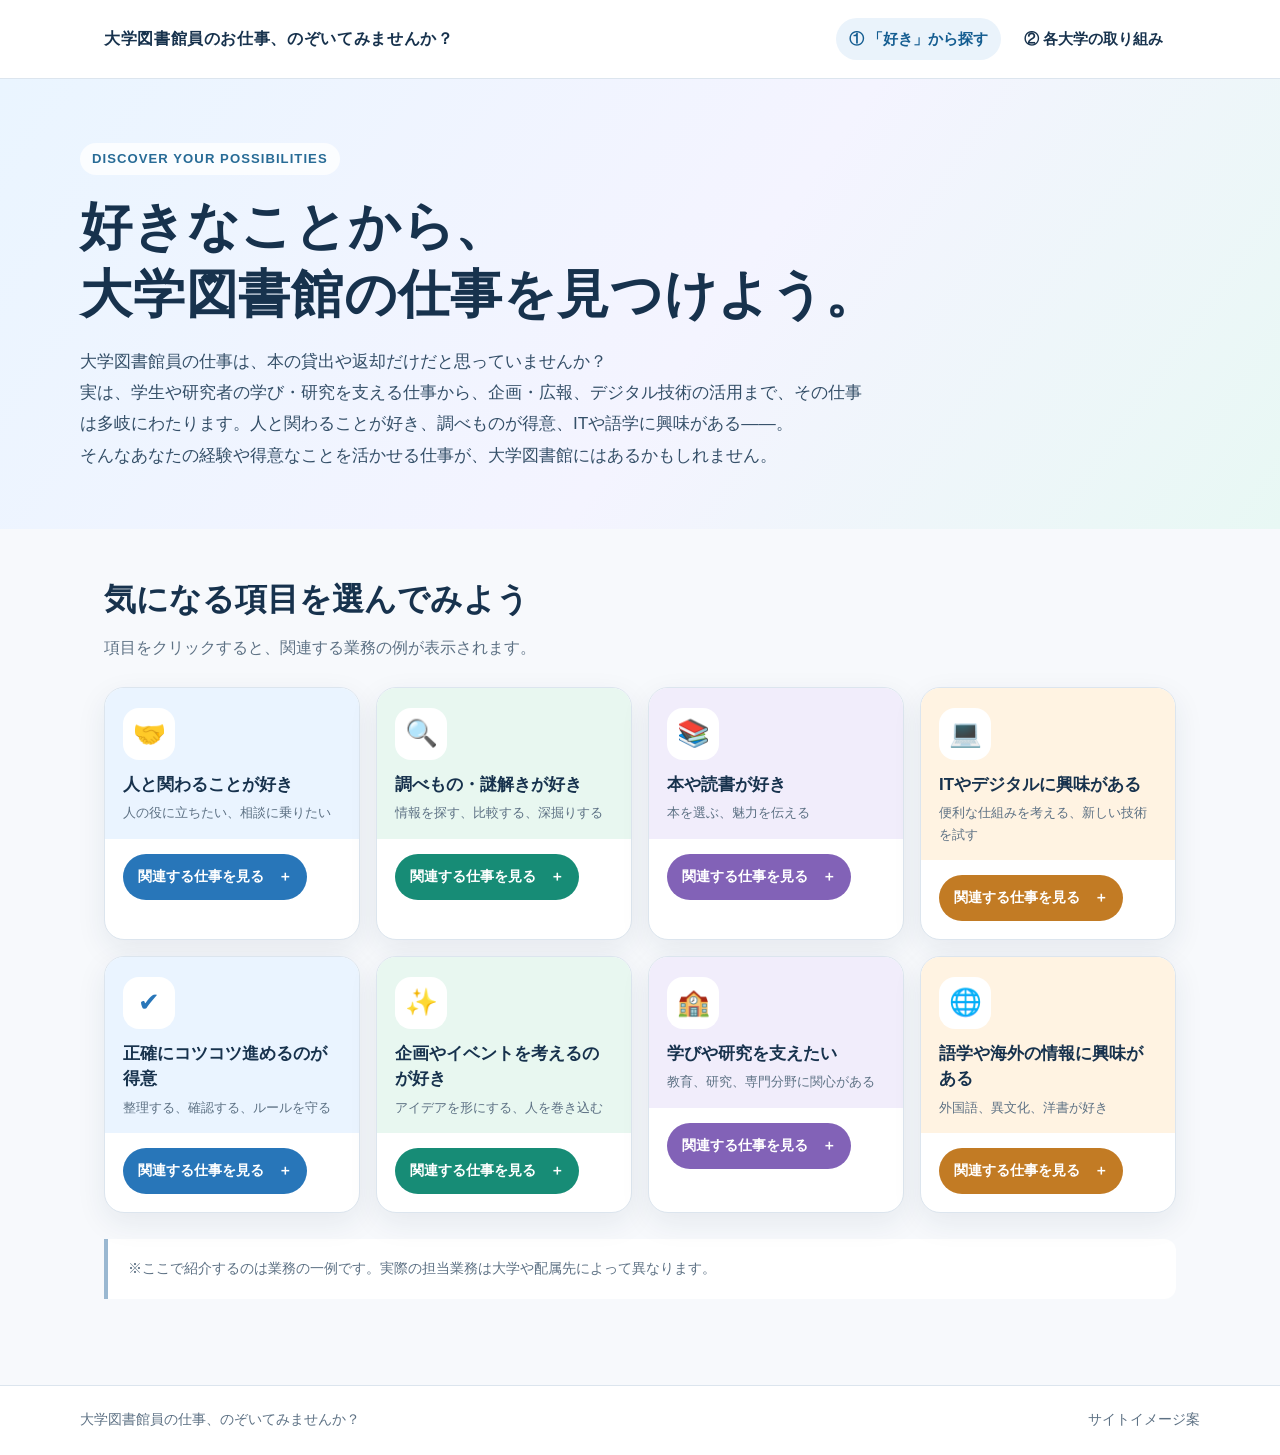
==== index.html @ 1acb3c2e "Add files via upload" ====
<!doctype html>
<html lang="ja">
<head>
  <meta charset="utf-8">
  <meta name="viewport" content="width=device-width, initial-scale=1">
  <meta name="description" content="好きなこと、得意なことから大学図書館員の仕事を探すお仕事図鑑。">
  <title>大学図書館員のお仕事、のぞいてみませんか？</title>
  <link rel="stylesheet" href="style.css">
</head>
<body>
<header class="site-header">
  <div class="header-inner">
    <div class="brand">大学図書館員のお仕事、のぞいてみませんか？</div>
    <nav aria-label="メインナビゲーション">
      <a href="index.html" aria-current="page">① 「好き」から探す</a>
      <a href="initiatives.html">② 各大学の取り組み</a>
    </nav>
  </div>
</header>
<section class="hero">
  <div class="hero-inner">
    <span class="eyebrow">DISCOVER YOUR POSSIBILITIES</span>
    <h1>好きなことから、<br>大学図書館の仕事を見つけよう。</h1>
    <p>大学図書館員の仕事は、本の貸出や返却だけだと思っていませんか？</p>
    <p>実は、学生や研究者の学び・研究を支える仕事から、企画・広報、デジタル技術の活用まで、その仕事は多岐にわたります。人と関わることが好き、調べものが得意、ITや語学に興味がある――。<br>そんなあなたの経験や得意なことを活かせる仕事が、大学図書館にはあるかもしれません。</p>
</section>
<main>
  <div class="section-heading">
    <h2>気になる項目を選んでみよう</h2>
    <p>項目をクリックすると、関連する業務の例が表示されます。</p>
  </div>
  <section class="interest-grid" aria-label="興味・得意なことから仕事を探す">
    <article class="interest-card">
      <div class="card-top"><div class="icon-bubble" aria-hidden="true">🤝</div><h3>人と関わることが好き</h3><p>人の役に立ちたい、相談に乗りたい</p></div>
      <div class="card-bottom"><button class="expand-button" aria-expanded="false" aria-controls="detail-1">関連する仕事を見る　＋</button></div>
      <div class="details" id="detail-1" hidden><h4>関連する業務の例</h4><ul><li>閲覧サービス・カウンター業務</li><li>レファレンスサービス</li><li>利用者向け講習会・情報リテラシー教育</li></ul><div class="appeal"><strong>この仕事の魅力</strong>利用者の声に直接応え、感謝の言葉や反応を通じて、自分の仕事が役立っていることを実感できます。</div></div>
    </article>
    <article class="interest-card">
      <div class="card-top"><div class="icon-bubble" aria-hidden="true">🔍</div><h3>調べもの・謎解きが好き</h3><p>情報を探す、比較する、深掘りする</p></div>
      <div class="card-bottom"><button class="expand-button" aria-expanded="false" aria-controls="detail-2">関連する仕事を見る　＋</button></div>
      <div class="details" id="detail-2" hidden><h4>関連する業務の例</h4><ul><li>レファレンスサービス</li><li>文献検索支援</li></ul><div class="appeal"><strong>この仕事の魅力</strong>複雑な問いを紐解き、膨大な情報の中から必要な資料や情報を探し出す。利用者の知的探究を支えるやりがいがあります。</div></div>
    </article>
    <article class="interest-card">
      <div class="card-top"><div class="icon-bubble" aria-hidden="true">📚</div><h3>本や読書が好き</h3><p>本を選ぶ、魅力を伝える</p></div>
      <div class="card-bottom"><button class="expand-button" aria-expanded="false" aria-controls="detail-3">関連する仕事を見る　＋</button></div>
      <div class="details" id="detail-3" hidden><h4>関連する業務の例</h4><ul><li>選書・図書の発注</li><li>展示企画・ブックリスト作成</li><li>貴重資料の管理・保存</li></ul><div class="appeal"><strong>この仕事の魅力</strong>自分の選書や展示をきっかけに、利用者が新しい本や分野に出会う。知識や関心の世界が広がる瞬間に立ち会えます。</div></div>
    </article>
    <article class="interest-card">
      <div class="card-top"><div class="icon-bubble" aria-hidden="true">💻</div><h3>ITやデジタルに興味がある</h3><p>便利な仕組みを考える、新しい技術を試す</p></div>
      <div class="card-bottom"><button class="expand-button" aria-expanded="false" aria-controls="detail-4">関連する仕事を見る　＋</button></div>
      <div class="details" id="detail-4" hidden><h4>関連する業務の例</h4><ul><li>図書館システムの運用</li><li>電子ジャーナル・電子書籍の管理</li><li>デジタルアーカイブの構築</li></ul><div class="appeal"><strong>この仕事の魅力</strong>新しい技術やシステムを取り入れ、これまで難しかった情報探索を可能にしたり、利用者の不便を解消することを目指します。</div></div>
    </article>
    <article class="interest-card">
      <div class="card-top"><div class="icon-bubble" aria-hidden="true">✔</div><h3>正確にコツコツ進めるのが得意</h3><p>整理する、確認する、ルールを守る</p></div>
      <div class="card-bottom"><button class="expand-button" aria-expanded="false" aria-controls="detail-5">関連する仕事を見る　＋</button></div>
      <div class="details" id="detail-5" hidden><h4>関連する業務の例</h4><ul><li>目録・書誌データ作成</li><li>図書/雑誌の受入・登録</li><li>電子資料の契約管理</li></ul><div class="appeal"><strong>この仕事の魅力</strong>正確なデータや適切な資料管理を積み重ねることで、何年先も必要な情報を見つけ、安心して利用できる環境を守ります。</div></div>
    </article>
    <article class="interest-card">
      <div class="card-top"><div class="icon-bubble" aria-hidden="true">✨</div><h3>企画やイベントを考えるのが好き</h3><p>アイデアを形にする、人を巻き込む</p></div>
      <div class="card-bottom"><button class="expand-button" aria-expanded="false" aria-controls="detail-6">関連する仕事を見る　＋</button></div>
      <div class="details" id="detail-6" hidden><h4>関連する業務の例</h4><ul><li>企画展示・イベントの企画</li><li>図書館広報・SNS・Webサイト運営</li><li>学内・地域との連携事業</li></ul><div class="appeal"><strong>この仕事の魅力</strong>展示やイベント、広報を通じて、利用者の知的好奇心を刺激し、新たな興味や発見のきっかけを投げかけます。</div></div>
    </article>
    <article class="interest-card">
      <div class="card-top"><div class="icon-bubble" aria-hidden="true">🏫</div><h3>学びや研究を支えたい</h3><p>教育、研究、専門分野に関心がある</p></div>
      <div class="card-bottom"><button class="expand-button" aria-expanded="false" aria-controls="detail-7">関連する仕事を見る　＋</button></div>
      <div class="details" id="detail-7" hidden><h4>関連する業務の例</h4><ul><li>オープンアクセス支援</li><li>文献取り寄せサービス（ILL）</li><li>授業・学習支援</li></ul><div class="appeal"><strong>この仕事の魅力</strong>学生の学びから研究者の専門的な探究まで、それぞれのニーズに応じて支援します。学びや研究に必要な情報と環境を整え、その可能性を広げます。</div></div>
    </article>
    <article class="interest-card">
      <div class="card-top"><div class="icon-bubble" aria-hidden="true">🌐</div><h3>語学や海外の情報に興味がある</h3><p>外国語、異文化、洋書が好き</p></div>
      <div class="card-bottom"><button class="expand-button" aria-expanded="false" aria-controls="detail-8">関連する仕事を見る　＋</button></div>
      <div class="details" id="detail-8" hidden><h4>関連する業務の例</h4><ul><li>海外文献の調達・ILL</li><li>外国語資料の整理</li><li>海外データベース・電子資料の管理</li></ul><div class="appeal"><strong>この仕事の魅力</strong>海外の文献や多様な言語の資料を扱い、国内だけでは得られない情報を大学の学びや研究へとつなげます。</div></div>
    </article>
  </section>
  <p class="note">※ここで紹介するのは業務の一例です。実際の担当業務は大学や配属先によって異なります。</p>
</main>
<footer class="footer"><div class="footer-inner"><span>大学図書館員の仕事、のぞいてみませんか？</span><span>サイトイメージ案</span></div></footer>
<script>
document.querySelectorAll(".expand-button").forEach((button) => {
  button.addEventListener("click", () => {
    const details = document.getElementById(button.getAttribute("aria-controls"));
    const willOpen = details.hidden;
    details.hidden = !willOpen;
    button.setAttribute("aria-expanded", String(willOpen));
    button.textContent = willOpen ? "閉じる　−" : "関連する仕事を見る　＋";
  });
});
</script>
</body>
</html>
---- style.css ----
:root {
  --ink: #17324d;
  --muted: #5d7184;
  --paper: #f7f9fc;
  --line: #dce5ee;
  --blue: #2876b9;
  --teal: #138c88;
  --shadow: 0 10px 30px rgba(24, 52, 78, .08);
}
* { box-sizing: border-box; }
html { scroll-behavior: smooth; }
body {
  margin: 0; background: var(--paper); color: var(--ink);
  font-family: -apple-system, BlinkMacSystemFont, "Segoe UI", "Noto Sans JP", "Hiragino Kaku Gothic ProN", Meiryo, sans-serif;
  line-height: 1.8;
}
a { color: var(--blue); }
a:focus-visible, button:focus-visible { outline: 3px solid #f2b84b; outline-offset: 3px; }
.site-header { background: #fff; border-bottom: 1px solid var(--line); }
.header-inner { max-width: 1120px; margin: auto; padding: 18px 24px; display: flex; align-items: center; justify-content: space-between; gap: 18px; }
.brand { font-weight: 800; letter-spacing: .04em; line-height: 1.35; }
.brand small { display: block; color: var(--muted); font-size: .72rem; font-weight: 600; letter-spacing: .08em; }
nav { display: flex; gap: 10px; flex-wrap: wrap; }
nav a { text-decoration: none; padding: 8px 13px; border-radius: 999px; color: var(--ink); font-size: .92rem; font-weight: 700; }
nav a:hover, nav a[aria-current="page"] { background: #eaf3fb; color: #145d91; }
.hero { background: linear-gradient(125deg, #eaf5ff 0%, #f4f4ff 55%, #e8f8f4 100%); padding: 64px 24px 58px; }
.hero-inner { max-width: 1120px; margin: auto; }
.eyebrow { display: inline-block; padding: 4px 12px; border-radius: 999px; background: rgba(255,255,255,.8); color: #276b96; font-size: .82rem; font-weight: 800; letter-spacing: .08em; }
h1 { font-size: clamp(2rem, 5vw, 3.25rem); line-height: 1.3; letter-spacing: .015em; margin: 18px 0 18px; }
.hero p { max-width: 790px; margin: 0; font-size: 1.08rem; color: #344f68; }
.hero .closing { margin-top: 18px; font-weight: 800; color: #155e78; }
main { max-width: 1120px; margin: auto; padding: 42px 24px 72px; }
.section-heading { margin-bottom: 24px; }
.section-heading h2 { margin: 0 0 6px; font-size: clamp(1.45rem, 3vw, 2rem); }
.section-heading p { color: var(--muted); margin: 0; }
.interest-grid { display: grid; grid-template-columns: repeat(4, minmax(0, 1fr)); gap: 16px; }
.interest-card { --accent: #2876b9; --tint: #eaf4ff; background: white; border: 1px solid var(--line); border-radius: 20px; overflow: hidden; box-shadow: var(--shadow); display: flex; flex-direction: column; min-width: 0; }
.interest-card:nth-child(4n+2) { --accent: #178c76; --tint: #e8f7f0; }
.interest-card:nth-child(4n+3) { --accent: #8262b7; --tint: #f1edfb; }
.interest-card:nth-child(4n+4) { --accent: #c27b24; --tint: #fff3e2; }
.card-top { background: var(--tint); padding: 20px 18px 15px; min-height: 150px; }
.icon-bubble { display: grid; place-items: center; width: 52px; height: 52px; border-radius: 16px; background: #fff; color: var(--accent); font-size: 1.65rem; margin-bottom: 12px; }
.card-top h3 { font-size: 1.05rem; line-height: 1.5; margin: 0 0 5px; }
.card-top p { margin: 0; font-size: .84rem; color: var(--muted); line-height: 1.6; }
.card-bottom { padding: 15px 18px 18px; display: flex; flex-direction: column; align-items: flex-start; gap: 12px; flex: 1; }
.expand-button { border: 0; background: var(--accent); color: #fff; border-radius: 999px; padding: 10px 15px; font: inherit; font-size: .9rem; font-weight: 800; cursor: pointer; }
.expand-button:hover { filter: brightness(.94); }
.details { padding: 0 18px 20px; }
.details[hidden] { display: none; }
.details h4 { margin: 0 0 7px; font-size: .9rem; color: var(--accent); }
.details ul { margin: 0 0 16px; padding-left: 1.25rem; }
.details li { margin: 3px 0; font-size: .93rem; }
.appeal { background: var(--tint); border-radius: 12px; padding: 13px 14px; font-size: .92rem; }
.appeal strong { display: block; color: var(--accent); margin-bottom: 3px; }
.note { margin-top: 26px; padding: 17px 20px; border-left: 4px solid #9ab8d1; background: #fff; border-radius: 0 12px 12px 0; color: var(--muted); font-size: .9rem; }
.callout { margin-top: 42px; padding: 28px; border-radius: 22px; background: #17324d; color: #fff; display: flex; align-items: center; justify-content: space-between; gap: 20px; }
.callout h2 { margin: 0 0 5px; font-size: 1.35rem; }
.callout p { margin: 0; color: #d9e7f4; }
.callout a { flex-shrink: 0; display: inline-block; color: #17324d; background: #fff; text-decoration: none; font-weight: 800; padding: 11px 17px; border-radius: 999px; }
.feature-page { display: grid; grid-template-columns: 1.2fr .8fr; gap: 24px; align-items: stretch; }
.feature-panel { background: #fff; border: 1px solid var(--line); border-radius: 20px; padding: 28px; box-shadow: var(--shadow); }
.feature-panel h2 { margin: 0 0 10px; }
.feature-panel p { color: #435a70; }
.feature-visual { border-radius: 20px; background: linear-gradient(145deg, #dff2ee, #e9f2ff); padding: 28px; display: flex; flex-direction: column; justify-content: center; min-height: 280px; }
.feature-visual .big-icon { font-size: 3.5rem; }
.feature-visual strong { font-size: 1.25rem; margin-top: 10px; }
.feature-visual span { color: #49677b; }
.resource-link { display: inline-flex; align-items: center; gap: 10px; background: #176da4; color: #fff; text-decoration: none; padding: 13px 19px; border-radius: 999px; font-weight: 800; margin-top: 8px; }
.resource-link:hover { background: #125780; }
.footer { border-top: 1px solid var(--line); background: #fff; padding: 22px 24px; color: var(--muted); font-size: .85rem; }
.footer-inner { max-width: 1120px; margin: auto; display: flex; justify-content: space-between; gap: 15px; flex-wrap: wrap; }
@media (max-width: 900px) { .interest-grid { grid-template-columns: repeat(2, minmax(0, 1fr)); } .feature-page { grid-template-columns: 1fr; } }
@media (max-width: 560px) {
  .header-inner { align-items: flex-start; flex-direction: column; padding: 15px 18px; }
  nav { gap: 3px; }
  nav a { padding: 7px 10px; font-size: .85rem; }
  .hero { padding: 42px 18px; }
  main { padding: 30px 18px 52px; }
  .interest-grid { grid-template-columns: 1fr; }
  .card-top { min-height: auto; }
  .callout { flex-direction: column; align-items: flex-start; padding: 23px; }
}
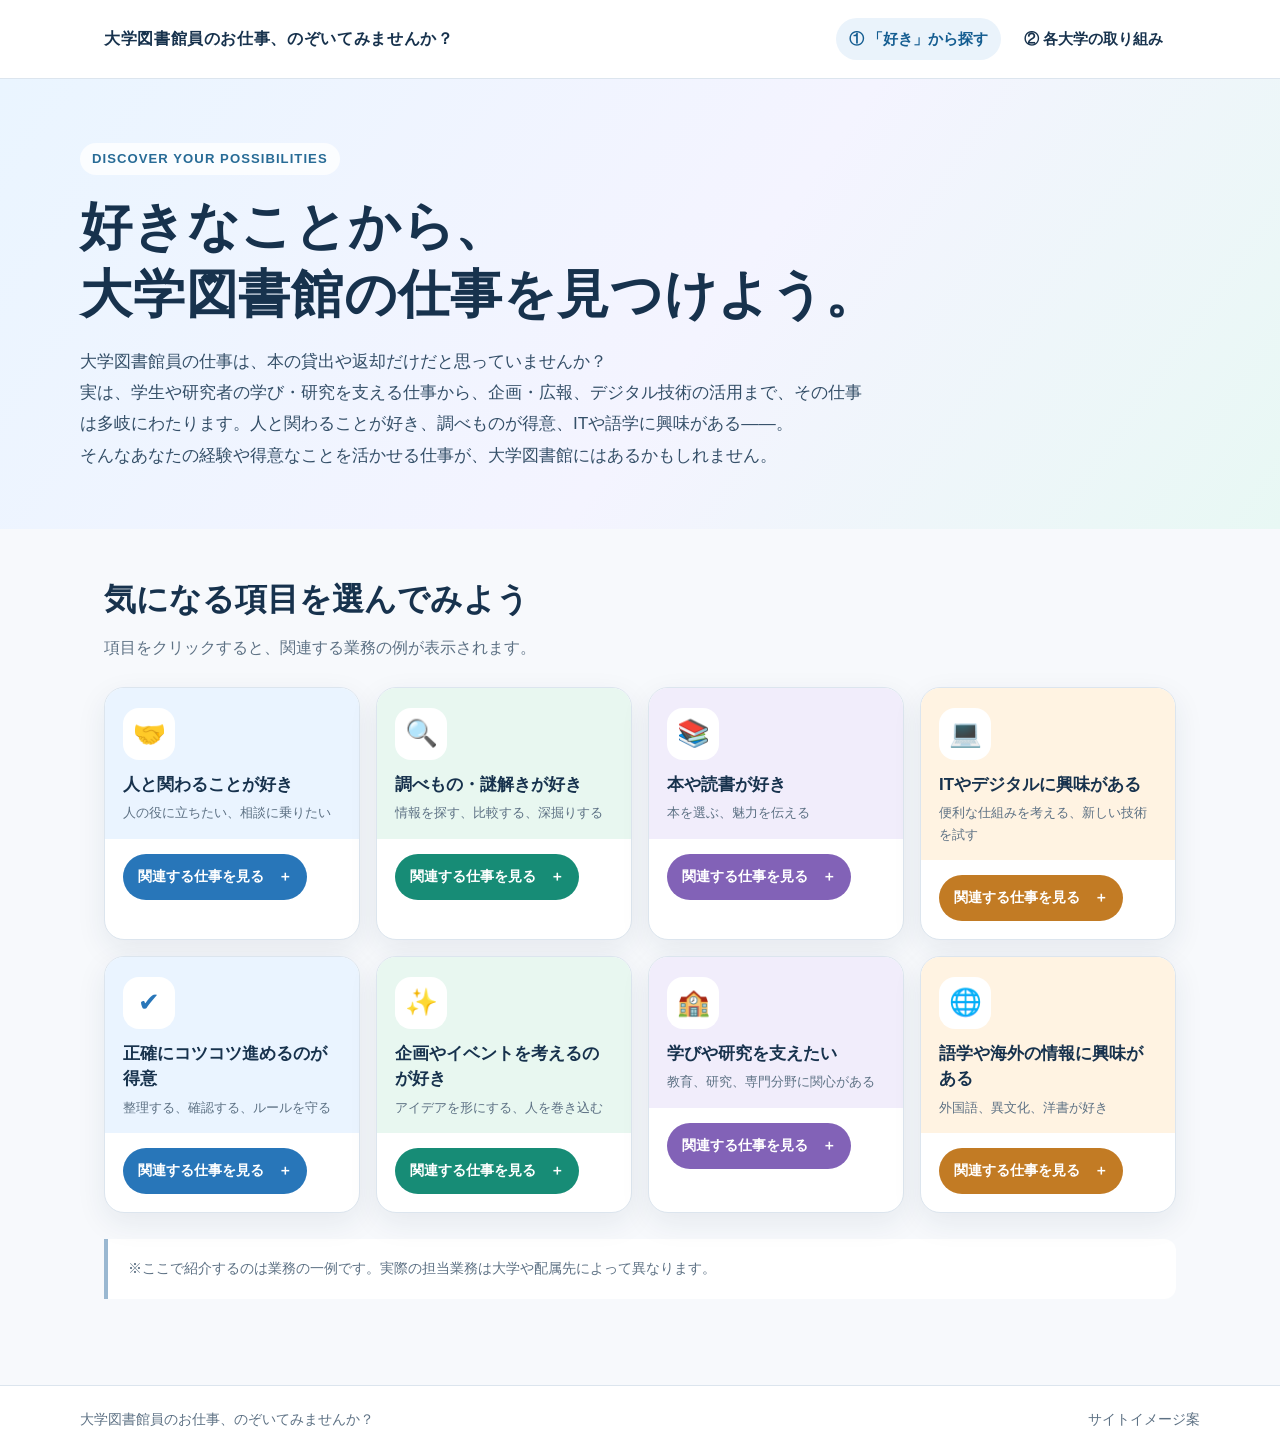
==== commit 42267cbb: "Update footer text for clarity" ====
--- a/index.html
+++ b/index.html
@@ -73,7 +73,7 @@
   </section>
   <p class="note">※ここで紹介するのは業務の一例です。実際の担当業務は大学や配属先によって異なります。</p>
 </main>
-<footer class="footer"><div class="footer-inner"><span>大学図書館員の仕事、のぞいてみませんか？</span><span>サイトイメージ案</span></div></footer>
+<footer class="footer"><div class="footer-inner"><span>大学図書館員のお仕事、のぞいてみませんか？</span><span>サイトイメージ案</span></div></footer>
 <script>
 document.querySelectorAll(".expand-button").forEach((button) => {
   button.addEventListener("click", () => {
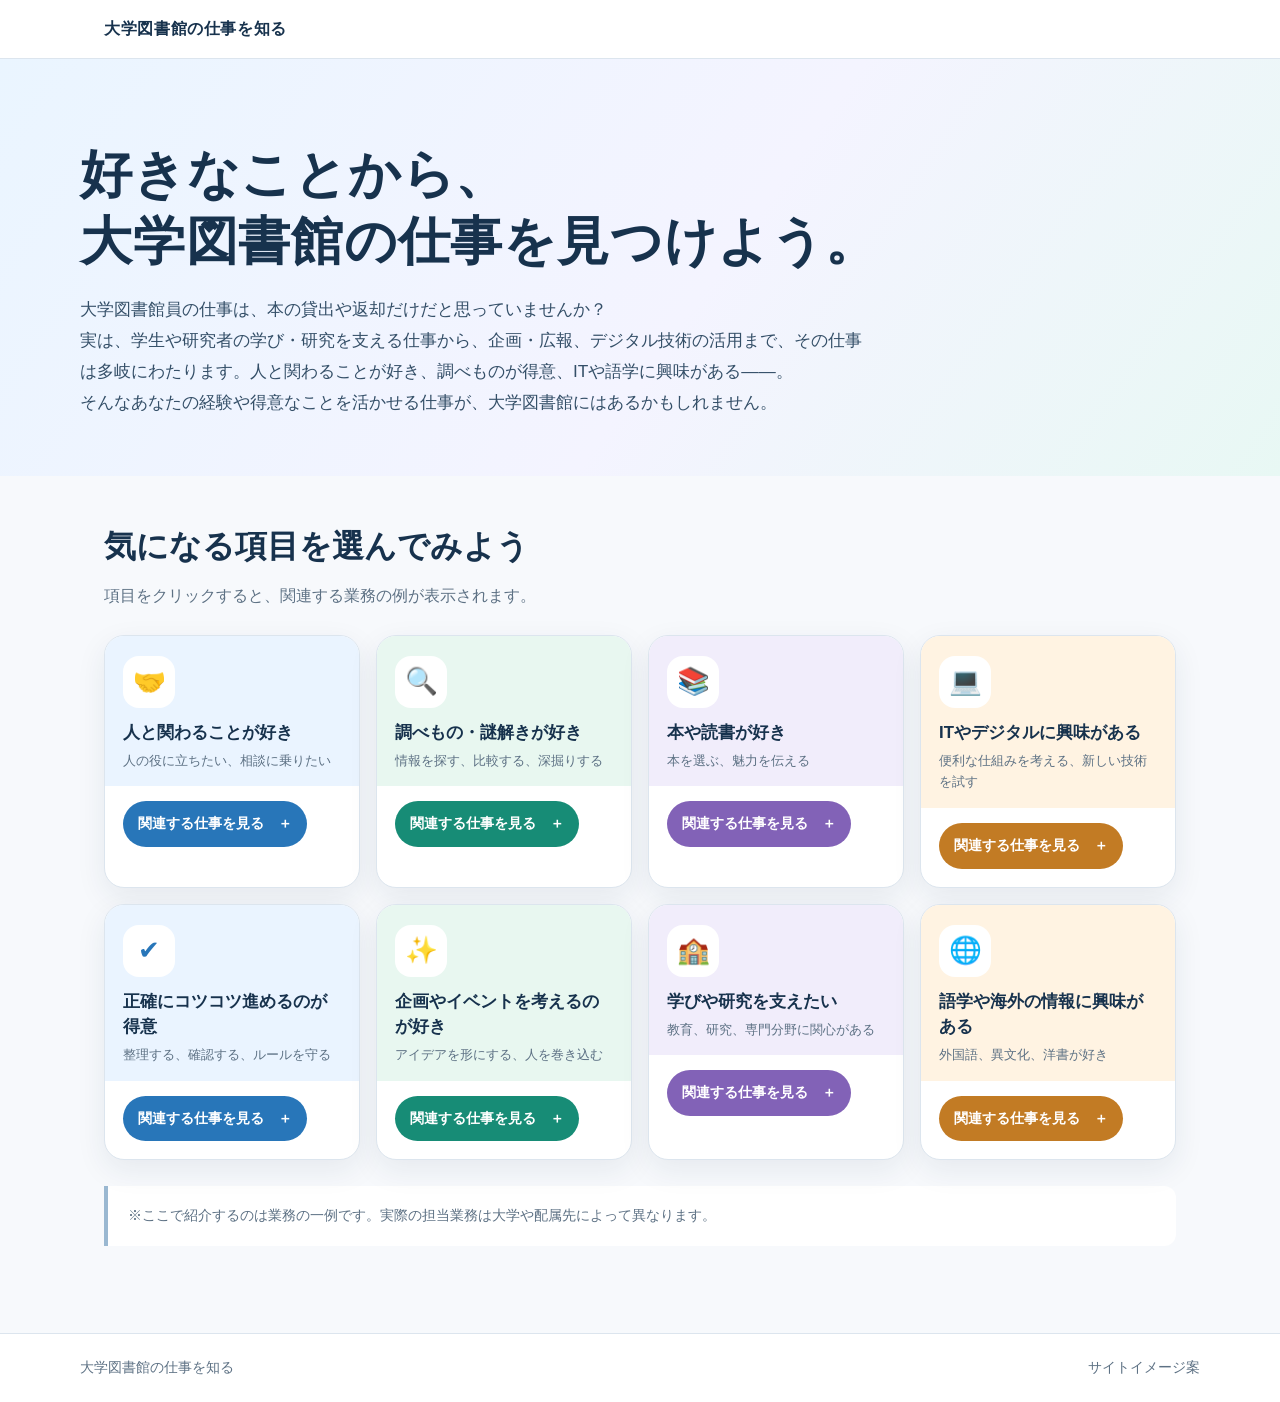
==== commit 42ace703: "Update index.html" ====
--- a/index.html
+++ b/index.html
@@ -4,22 +4,17 @@
   <meta charset="utf-8">
   <meta name="viewport" content="width=device-width, initial-scale=1">
   <meta name="description" content="好きなこと、得意なことから大学図書館員の仕事を探すお仕事図鑑。">
-  <title>大学図書館員のお仕事、のぞいてみませんか？</title>
+  <title>大学図書館の仕事を知る</title>
   <link rel="stylesheet" href="style.css">
 </head>
 <body>
 <header class="site-header">
   <div class="header-inner">
-    <div class="brand">大学図書館員のお仕事、のぞいてみませんか？</div>
-    <nav aria-label="メインナビゲーション">
-      <a href="index.html" aria-current="page">① 「好き」から探す</a>
-      <a href="initiatives.html">② 各大学の取り組み</a>
-    </nav>
+    <div class="brand">大学図書館の仕事を知る</div>
   </div>
 </header>
 <section class="hero">
   <div class="hero-inner">
-    <span class="eyebrow">DISCOVER YOUR POSSIBILITIES</span>
     <h1>好きなことから、<br>大学図書館の仕事を見つけよう。</h1>
     <p>大学図書館員の仕事は、本の貸出や返却だけだと思っていませんか？</p>
     <p>実は、学生や研究者の学び・研究を支える仕事から、企画・広報、デジタル技術の活用まで、その仕事は多岐にわたります。人と関わることが好き、調べものが得意、ITや語学に興味がある――。<br>そんなあなたの経験や得意なことを活かせる仕事が、大学図書館にはあるかもしれません。</p>
@@ -73,7 +68,7 @@
   </section>
   <p class="note">※ここで紹介するのは業務の一例です。実際の担当業務は大学や配属先によって異なります。</p>
 </main>
-<footer class="footer"><div class="footer-inner"><span>大学図書館員のお仕事、のぞいてみませんか？</span><span>サイトイメージ案</span></div></footer>
+<footer class="footer"><div class="footer-inner"><span>大学図書館の仕事を知る</span><span>サイトイメージ案</span></div></footer>
 <script>
 document.querySelectorAll(".expand-button").forEach((button) => {
   button.addEventListener("click", () => {
